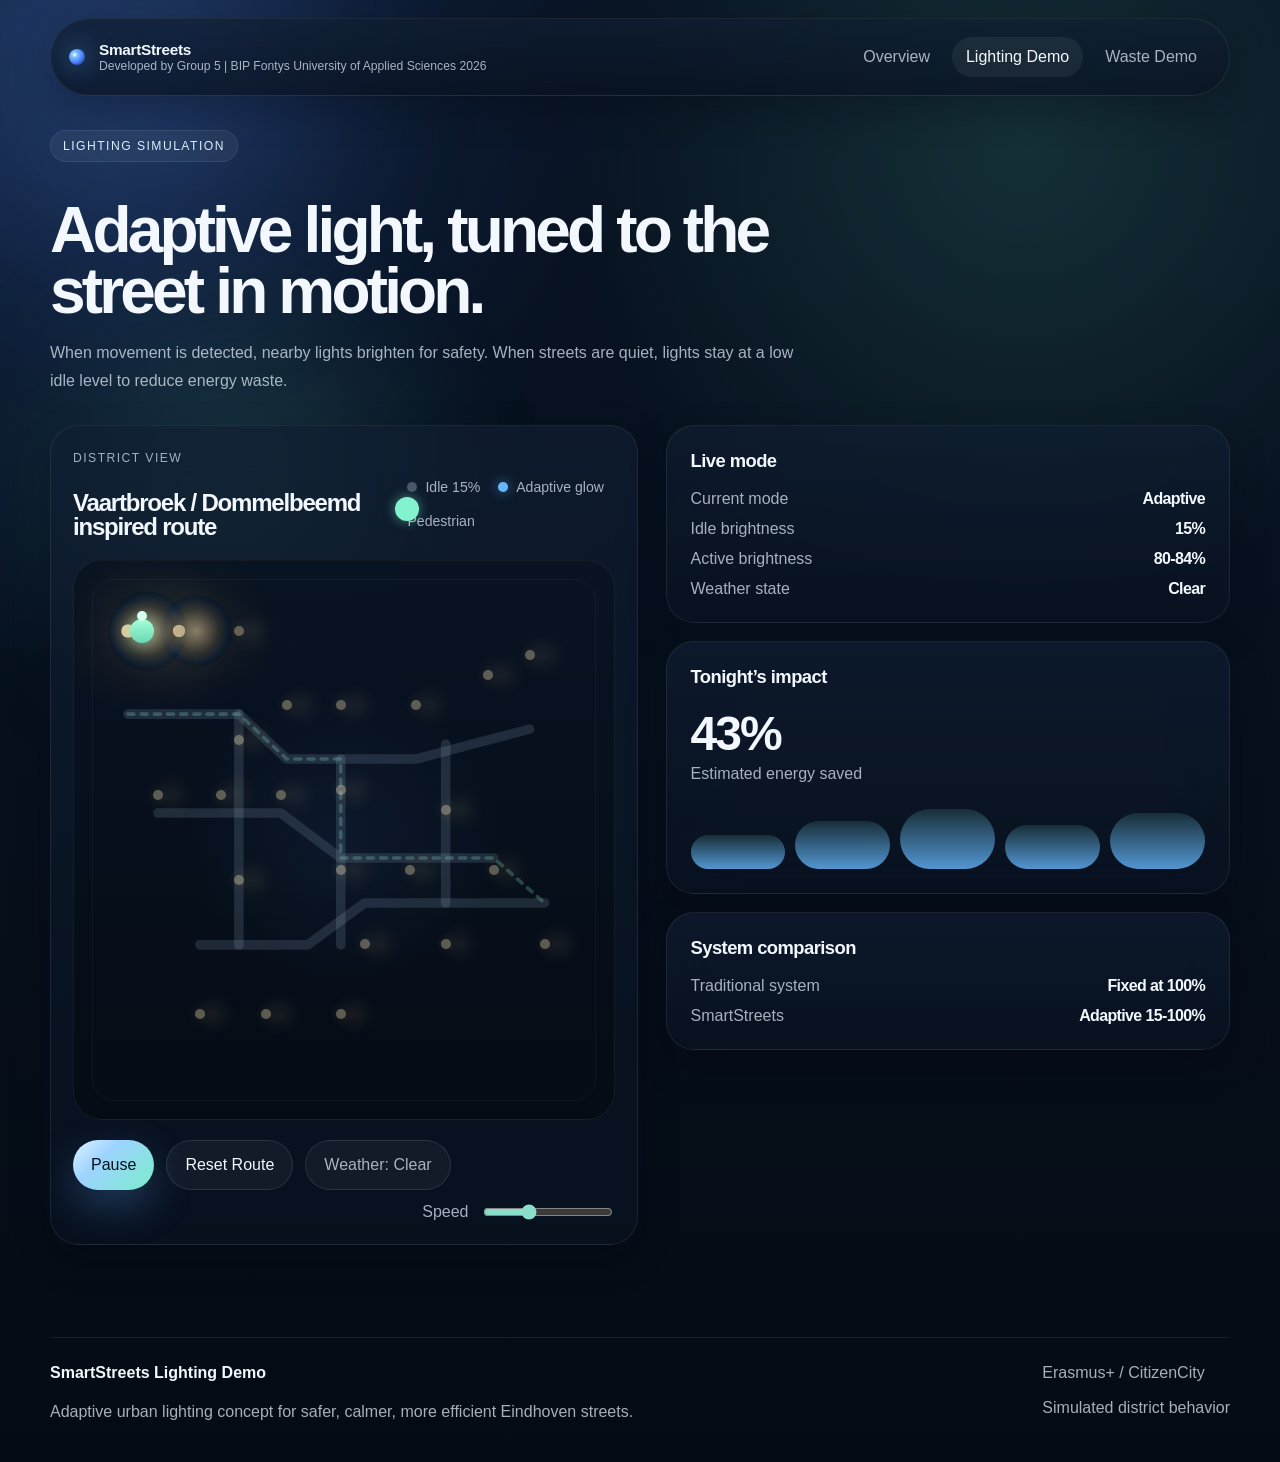
==== lighting.html @ 126df007 "Initial commit from production" ====
<!DOCTYPE html>
<html lang="en">
<head>
  <meta charset="UTF-8">
  <meta name="viewport" content="width=device-width, initial-scale=1.0">
  <title>SmartStreets Lighting Demo</title>
  <meta name="description" content="Adaptive lighting demo for the SmartStreets Eindhoven concept.">
  <link rel="stylesheet" href="style.css">
</head>
<body data-page="lighting">
  <div class="site-shell">
    <div class="ambient ambient-a"></div>
    <div class="ambient ambient-b"></div>
    <div class="ambient-grid"></div>

    <header class="site-header">
      <nav class="nav glass">
        <a class="brand" href="index.html" aria-label="SmartStreets home">
          <span class="brand-mark"></span>
          <span>
            <strong>SmartStreets</strong>
            <small>Developed by Group 5 | BIP Fontys University of Applied Sciences 2026</small>
          </span>
        </a>
        <button class="nav-toggle" type="button" aria-expanded="false" aria-label="Toggle navigation">
          <span></span>
          <span></span>
        </button>
        <div class="nav-links">
          <a class="nav-link" href="index.html">Overview</a>
          <a class="nav-link active" href="lighting.html">Lighting Demo</a>
          <a class="nav-link" href="waste.html">Waste Demo</a>
        </div>
      </nav>
    </header>

    <main class="section demo-page">
      <div class="container">
        <div class="section-heading reveal">
          <div class="eyebrow">Lighting Simulation</div>
          <h1>Adaptive light, tuned to the street in motion.</h1>
          <p>When movement is detected, nearby lights brighten for safety. When streets are quiet, lights stay at a low idle level to reduce energy waste.</p>
        </div>

        <section class="demo-layout">
          <div class="demo-stage glass reveal">
            <div class="map-header">
              <div>
                <span class="eyebrow small">District View</span>
                <h2>Vaartbroek / Dommelbeemd inspired route</h2>
              </div>
              <div class="legend">
                <span><i class="legend-dot idle"></i>Idle 15%</span>
                <span><i class="legend-dot active"></i>Adaptive glow</span>
                <span><i class="legend-dot walker"></i>Pedestrian</span>
              </div>
            </div>

            <div class="lighting-map" id="lightingMap">
              <svg class="map-streets" viewBox="0 0 900 560" aria-hidden="true">
                <path d="M90 70 L275 70 L355 145 L570 145 L760 95" />
                <path d="M140 235 L345 235 L445 310 L700 310" />
                <path d="M210 455 L390 455 L485 385 L785 385" />
                <path d="M275 70 L275 455" />
                <path d="M445 145 L445 455" />
                <path d="M620 120 L620 385" />
              </svg>
              <svg class="route-path" viewBox="0 0 900 560" aria-hidden="true">
                <path id="pedestrianPath" d="M90 70 L275 70 L355 145 L445 145 L445 310 L700 310 L785 385" />
              </svg>
              <div class="walker" id="walker">
                <span></span>
              </div>
            </div>

            <div class="demo-controls">
              <button class="button button-primary" id="lightingPlay">Pause</button>
              <button class="button button-secondary" id="lightingReset">Reset Route</button>
              <button class="button button-ghost" id="weatherToggle">Weather: Clear</button>
              <label class="speed-control" for="lightingSpeed">
                <span>Speed</span>
                <input id="lightingSpeed" type="range" min="0.6" max="1.8" step="0.2" value="1">
              </label>
            </div>
          </div>

          <aside class="demo-sidebar reveal" data-delay="120">
            <article class="dashboard-card glass">
              <h3>Live mode</h3>
              <div class="data-list">
                <div><span>Current mode</span><strong id="modeValue">Adaptive</strong></div>
                <div><span>Idle brightness</span><strong>15%</strong></div>
                <div><span>Active brightness</span><strong id="activeRange">80-100%</strong></div>
                <div><span>Weather state</span><strong id="weatherValue">Clear</strong></div>
              </div>
            </article>
            <article class="dashboard-card glass">
              <h3>Tonight’s impact</h3>
              <div class="big-metric">
                <strong id="energySaved">0%</strong>
                <span>Estimated energy saved</span>
              </div>
              <div class="mini-chart">
                <span></span>
                <span></span>
                <span></span>
                <span></span>
                <span></span>
              </div>
            </article>
            <article class="comparison-card glass">
              <h3>System comparison</h3>
              <div class="compare-row">
                <span>Traditional system</span>
                <strong>Fixed at 100%</strong>
              </div>
              <div class="compare-row">
                <span>SmartStreets</span>
                <strong>Adaptive 15-100%</strong>
              </div>
            </article>
          </aside>
        </section>
      </div>
    </main>

    <footer class="site-footer compact">
      <div class="container footer-grid">
        <div>
          <strong>SmartStreets Lighting Demo</strong>
          <p>Adaptive urban lighting concept for safer, calmer, more efficient Eindhoven streets.</p>
        </div>
        <div>
          <span>Erasmus+ / CitizenCity</span>
          <span>Simulated district behavior</span>
        </div>
      </div>
    </footer>
  </div>

  <div class="page-loader" aria-hidden="true">
    <div class="loader-mark"></div>
  </div>

  <script src="script.js"></script>
  <script src="lighting.js"></script>
</body>
</html>
---- style.css ----
:root {
  --bg: #07111f;
  --bg-soft: #0c1b30;
  --panel: rgba(11, 23, 41, 0.68);
  --panel-strong: rgba(11, 21, 38, 0.9);
  --line: rgba(255, 255, 255, 0.08);
  --line-strong: rgba(255, 255, 255, 0.16);
  --text: #f3f8ff;
  --muted: rgba(228, 238, 251, 0.72);
  --blue: #66b8ff;
  --blue-strong: #3d8dff;
  --mint: #83f2cf;
  --amber: #ffd27d;
  --red: #ff6a7a;
  --shadow: 0 28px 80px rgba(0, 0, 0, 0.35);
  --shadow-soft: 0 14px 36px rgba(2, 8, 18, 0.28);
  --radius-lg: 28px;
  --radius-md: 20px;
  --radius-sm: 14px;
  --container: min(1180px, calc(100vw - 48px));
  --nav-height: 78px;
  --transition: 260ms cubic-bezier(0.22, 1, 0.36, 1);
}

*,
*::before,
*::after {
  box-sizing: border-box;
}

html {
  scroll-behavior: smooth;
}

body {
  margin: 0;
  min-height: 100vh;
  font-family: "Avenir Next", Avenir, "Segoe UI", sans-serif;
  color: var(--text);
  background:
    radial-gradient(circle at top left, rgba(75, 136, 255, 0.2), transparent 34%),
    radial-gradient(circle at 80% 10%, rgba(99, 229, 187, 0.14), transparent 28%),
    linear-gradient(180deg, #081221 0%, #07111f 35%, #050b14 100%);
  overflow-x: hidden;
}

img,
svg {
  display: block;
  max-width: 100%;
}

a {
  color: inherit;
  text-decoration: none;
}

button,
input {
  font: inherit;
}

button {
  border: 0;
  background: none;
  color: inherit;
  cursor: pointer;
}

.site-shell {
  position: relative;
  isolation: isolate;
}

.ambient,
.ambient-grid {
  position: fixed;
  inset: 0;
  pointer-events: none;
}

.ambient {
  filter: blur(80px);
  opacity: 0.35;
  z-index: -3;
}

.ambient-a {
  top: -20%;
  left: -10%;
  width: 42vw;
  height: 42vw;
  background: radial-gradient(circle, rgba(95, 149, 255, 0.8), transparent 65%);
  animation: drift 18s ease-in-out infinite alternate;
}

.ambient-b {
  top: 30%;
  right: -12%;
  width: 36vw;
  height: 36vw;
  background: radial-gradient(circle, rgba(108, 232, 194, 0.65), transparent 70%);
  animation: drift 22s ease-in-out infinite alternate-reverse;
}

.ambient-grid {
  z-index: -2;
  opacity: 0.2;
  background-image:
    linear-gradient(rgba(255, 255, 255, 0.035) 1px, transparent 1px),
    linear-gradient(90deg, rgba(255, 255, 255, 0.035) 1px, transparent 1px);
  background-size: 72px 72px;
  mask-image: radial-gradient(circle at 50% 20%, black 25%, transparent 90%);
}

.container {
  width: var(--container);
  margin: 0 auto;
}

.section {
  padding: 48px 0 92px;
}

.site-header {
  position: sticky;
  top: 0;
  z-index: 20;
  padding: 18px 0 0;
}

.nav {
  width: var(--container);
  margin: 0 auto;
  min-height: var(--nav-height);
  padding: 14px 18px;
  display: flex;
  align-items: center;
  justify-content: space-between;
  gap: 18px;
  border-radius: 40px;
}

.glass {
  background: linear-gradient(180deg, rgba(16, 30, 50, 0.7), rgba(9, 18, 33, 0.72));
  border: 1px solid var(--line);
  box-shadow: var(--shadow-soft);
  backdrop-filter: blur(24px);
  -webkit-backdrop-filter: blur(24px);
}

.brand {
  display: inline-flex;
  align-items: center;
  gap: 14px;
}

.brand strong,
.brand small {
  display: block;
}

.brand strong {
  font-size: 0.96rem;
  letter-spacing: -0.02em;
}

.brand small {
  color: var(--muted);
  font-size: 0.76rem;
}

.brand-mark {
  width: 16px;
  height: 16px;
  border-radius: 50%;
  background: radial-gradient(circle at 35% 35%, #ffffff 0%, #7bc1ff 20%, #4a7cff 55%, #0d2040 100%);
  box-shadow: 0 0 26px rgba(102, 184, 255, 0.65);
}

.nav-links {
  display: flex;
  align-items: center;
  gap: 8px;
}

.nav-link {
  position: relative;
  padding: 11px 14px;
  color: var(--muted);
  border-radius: 999px;
  transition: background var(--transition), color var(--transition), transform var(--transition);
}

.nav-link:hover,
.nav-link.active {
  color: var(--text);
  background: rgba(255, 255, 255, 0.06);
}

.nav-toggle {
  display: none;
  width: 46px;
  height: 46px;
  border-radius: 14px;
  border: 1px solid var(--line);
}

.nav-toggle span {
  display: block;
  width: 18px;
  height: 2px;
  margin: 5px auto;
  background: var(--text);
  transition: transform var(--transition), opacity var(--transition);
}

.hero {
  padding-top: 52px;
}

.hero-grid,
.pilot-grid,
.demo-layout {
  display: grid;
  grid-template-columns: 1.02fr 0.98fr;
  gap: 28px;
  align-items: center;
}

.eyebrow {
  display: inline-flex;
  align-items: center;
  gap: 8px;
  padding: 8px 12px;
  margin-bottom: 20px;
  border-radius: 999px;
  color: #dcefff;
  font-size: 0.76rem;
  text-transform: uppercase;
  letter-spacing: 0.12em;
  background: rgba(255, 255, 255, 0.055);
  border: 1px solid rgba(255, 255, 255, 0.08);
}

.eyebrow.small {
  padding: 0;
  border: 0;
  background: none;
  color: rgba(210, 226, 245, 0.75);
}

h1,
h2,
h3,
p {
  margin: 0;
}

h1 {
  margin-top: 18px;
  font-size: clamp(3rem, 5vw, 5.4rem);
  line-height: 0.96;
  letter-spacing: -0.06em;
}

h2 {
  font-size: clamp(2rem, 3vw, 3.3rem);
  line-height: 1.02;
  letter-spacing: -0.05em;
}

h3 {
  font-size: 1.15rem;
  letter-spacing: -0.03em;
}

.lead {
  margin-top: 24px;
  max-width: 62ch;
  font-size: 1.16rem;
  line-height: 1.65;
  color: #ebf3ff;
}

.sublead,
.section-heading p,
.feature-card p,
.process-step p,
.pilot-copy p,
.site-footer p,
.demo-page .section-heading p {
  margin-top: 16px;
  color: var(--muted);
  line-height: 1.75;
}

.hero-actions,
.hero-tags,
.demo-controls,
.legend,
.status-pill-row {
  display: flex;
  flex-wrap: wrap;
  gap: 12px;
  margin-top: 20px;
}

.hero-actions {
  margin-top: 32px;
}

.hero-tags {
  margin-top: 24px;
}

.logo{
  width: 20%;
  display: flex;
  justify-content: center;
  align-items: center;
  margin-bottom: 20px;
  margin-left: 5px;
}

.hero-tags span,
.status-pill {
  padding: 10px 14px;
  border-radius: 999px;
  border: 1px solid rgba(255, 255, 255, 0.08);
  background: rgba(255, 255, 255, 0.04);
  color: rgba(228, 238, 251, 0.88);
  font-size: 0.84rem;
}

.button {
  display: inline-flex;
  align-items: center;
  justify-content: center;
  min-height: 50px;
  padding: 0 18px;
  border-radius: 999px;
  transition: transform var(--transition), box-shadow var(--transition), background var(--transition), border-color var(--transition);
}

.button:hover {
  transform: translateY(-2px);
}

.button-primary {
  color: #06111f;
  background: linear-gradient(135deg, #dff4ff 0%, #9ed3ff 35%, #79edcb 100%);
  box-shadow: 0 16px 40px rgba(92, 164, 255, 0.28);
}

.button-secondary,
.button-ghost {
  border: 1px solid rgba(255, 255, 255, 0.1);
  background: rgba(255, 255, 255, 0.045);
}

.button-ghost {
  color: var(--muted);
}

.hero-device {
  position: relative;
  min-height: 640px;
  border-radius: 34px;
  overflow: hidden;
  padding: 40px;
}

.hero-device::before {
  content: "";
  position: absolute;
  inset: 0;
  background:
    radial-gradient(circle at 50% 18%, rgba(108, 194, 255, 0.22), transparent 18%),
    radial-gradient(circle at 60% 64%, rgba(95, 246, 201, 0.12), transparent 26%);
}

.pole-illustration {
  position: absolute;
  inset: 0;
}

.pole-stem,
.pole-arm,
.pole-lamp,
.smart-bin,
.smart-bin-lid,
.smart-bin-panel {
  position: absolute;
  background: linear-gradient(180deg, rgba(222, 238, 255, 0.95), rgba(141, 171, 201, 0.3));
}

.pole-stem {
  left: 52%;
  top: 15%;
  width: 9px;
  height: 68%;
  border-radius: 999px;
  box-shadow: 0 0 36px rgba(180, 210, 255, 0.18);
}

.pole-arm {
  left: 52%;
  top: 20%;
  width: 128px;
  height: 7px;
  border-radius: 999px;
  transform-origin: left center;
  transform: rotate(-14deg);
}

.pole-lamp {
  left: calc(52% + 112px);
  top: calc(20% - 25px);
  width: 34px;
  height: 22px;
  border-radius: 18px;
  box-shadow: 0 0 32px rgba(255, 211, 127, 0.5);
}

.pole-glow {
  position: absolute;
  left: calc(52% + 96px);
  top: calc(20% - 10px);
  width: 120px;
  height: 120px;
  border-radius: 50%;
  background: radial-gradient(circle, rgba(255, 226, 169, 0.5), rgba(255, 206, 113, 0.12) 38%, transparent 72%);
  filter: blur(3px);
  animation: breathe 3.4s ease-in-out infinite;
}

.sensor-ring,
.data-pulse {
  position: absolute;
  border-radius: 50%;
  border: 1px solid rgba(102, 184, 255, 0.24);
}

.sensor-ring-a {
  width: 170px;
  height: 170px;
  top: 29%;
  left: 38%;
}

.sensor-ring-b {
  width: 240px;
  height: 240px;
  top: 23%;
  left: 30%;
  animation: spin 16s linear infinite;
}

.data-pulse {
  width: 18px;
  height: 18px;
  background: radial-gradient(circle, rgba(131, 242, 207, 0.8), transparent 70%);
  border: 0;
  box-shadow: 0 0 18px rgba(131, 242, 207, 0.38);
}

.pulse-a {
  top: 48%;
  left: 38%;
  animation: floatY 5.2s ease-in-out infinite;
}

.pulse-b {
  top: 35%;
  left: 62%;
  animation: floatY 4.4s ease-in-out infinite reverse;
}

.smart-bin {
  left: calc(52% - 110px);
  top: 60%;
  width: 84px;
  height: 120px;
  border-radius: 22px;
  background: linear-gradient(180deg, rgba(205, 227, 247, 0.92), rgba(114, 142, 173, 0.34));
}

.smart-bin-lid {
  left: -6px;
  top: -8px;
  width: 96px;
  height: 18px;
  border-radius: 14px;
}

.smart-bin-panel {
  left: 18px;
  top: 34px;
  width: 48px;
  height: 28px;
  border-radius: 12px;
  background: linear-gradient(180deg, rgba(34, 58, 87, 0.78), rgba(9, 20, 37, 0.94));
  border: 1px solid rgba(255, 255, 255, 0.08);
}

.floating-card {
  position: absolute;
  padding: 18px 20px;
  border-radius: 24px;
}

.stats-card {
  top: 52px;
  right: 32px;
  min-width: 180px;
}

.status-card {
  left: 28px;
  bottom: 28px;
  min-width: 220px;
}

.metric-label,
.metric-meta,
.status-row span,
.compare-row span,
.data-list span,
.big-metric span,
.metric-card span {
  color: var(--muted);
}

.metric-value {
  margin: 6px 0 2px;
  font-size: 2rem;
  letter-spacing: -0.06em;
}

.status-row,
.compare-row,
.data-list div,
.map-header {
  display: flex;
  align-items: center;
  justify-content: space-between;
  gap: 14px;
}

.status-row + .status-row,
.compare-row + .compare-row,
.data-list div + div {
  margin-top: 12px;
}

.mini-bars {
  display: flex;
  gap: 8px;
  margin-top: 18px;
}

.mini-bars span {
  flex: 1;
  height: 64px;
  border-radius: 999px;
  background:
    linear-gradient(180deg, rgba(255, 255, 255, 0.08), rgba(255, 255, 255, 0.02)),
    linear-gradient(0deg, rgba(125, 242, 206, 0.85) calc(var(--fill) * 100%), rgba(255, 255, 255, 0.05) calc(var(--fill) * 100%));
  border: 1px solid rgba(255, 255, 255, 0.06);
}

.section-heading {
  max-width: 760px;
  margin-bottom: 30px;
}

.feature-grid,
.metrics-grid {
  display: grid;
  gap: 20px;
}

.feature-grid {
  grid-template-columns: repeat(2, minmax(0, 1fr));
}

.metrics-grid {
  grid-template-columns: repeat(4, minmax(0, 1fr));
}

.feature-card,
.metric-card,
.dashboard-card,
.comparison-card,
.pilot-panel,
.process-strip,
.demo-stage {
  border-radius: var(--radius-lg);
}

.feature-card,
.metric-card,
.dashboard-card,
.comparison-card {
  padding: 24px;
}

.feature-card {
  min-height: 240px;
}

.feature-icon {
  width: 56px;
  height: 56px;
  margin-bottom: 20px;
  border-radius: 18px;
  position: relative;
  background: linear-gradient(180deg, rgba(255, 255, 255, 0.08), rgba(255, 255, 255, 0.03));
  border: 1px solid rgba(255, 255, 255, 0.08);
}

.icon-light span,
.icon-bin span {
  position: absolute;
  inset: 0;
  margin: auto;
}

.icon-light span {
  width: 20px;
  height: 20px;
  border-radius: 50%;
  background: radial-gradient(circle, #ffe8b2 0%, #ffd27d 35%, rgba(255, 210, 125, 0.15) 70%);
  box-shadow: 0 0 22px rgba(255, 210, 125, 0.4);
}

.icon-bin span {
  width: 24px;
  height: 26px;
  border-radius: 6px 6px 10px 10px;
  border: 2px solid #8adfcb;
}

.icon-bin span::before {
  content: "";
  position: absolute;
  left: 50%;
  top: -6px;
  width: 30px;
  height: 4px;
  transform: translateX(-50%);
  border-radius: 999px;
  background: #8adfcb;
}

.metric-card {
  min-height: 190px;
  display: flex;
  flex-direction: column;
  justify-content: space-between;
}

.metric-card strong {
  font-size: clamp(2.2rem, 4vw, 3.4rem);
  letter-spacing: -0.06em;
}

.process-strip {
  display: grid;
  grid-template-columns: repeat(7, auto);
  align-items: center;
  gap: 14px;
  padding: 24px;
}

.process-step {
  min-width: 200px;
}

.process-dot {
  width: 12px;
  height: 12px;
  margin-bottom: 18px;
  border-radius: 50%;
  background: linear-gradient(180deg, #8ee7ff, #80f2d0);
  box-shadow: 0 0 18px rgba(102, 184, 255, 0.45);
}

.process-line {
  width: 52px;
  height: 1px;
  background: linear-gradient(90deg, rgba(102, 184, 255, 0.1), rgba(131, 242, 207, 0.5), rgba(102, 184, 255, 0.1));
}

.pilot-panel {
  padding: 26px;
}

.pilot-map {
  height: 240px;
  padding: 12px;
  border-radius: 24px;
  border: 1px solid rgba(255, 255, 255, 0.06);
  background: radial-gradient(circle at 50% 40%, rgba(102, 184, 255, 0.08), transparent 44%), rgba(255, 255, 255, 0.02);
}

.pilot-map svg {
  width: 100%;
  height: 100%;
}

.pilot-map path {
  fill: none;
  stroke: url(#lineGlow);
  stroke-width: 6;
  stroke-linecap: round;
  opacity: 0.85;
}

.pilot-map circle {
  fill: #95f0d6;
  filter: drop-shadow(0 0 12px rgba(131, 242, 207, 0.55));
}

.pilot-stats {
  margin-top: 20px;
  display: grid;
  grid-template-columns: repeat(3, minmax(0, 1fr));
  gap: 16px;
}

.pilot-stats strong {
  display: block;
  font-size: 2rem;
  letter-spacing: -0.05em;
}

.pilot-stats span {
  color: var(--muted);
}

.demo-page {
  padding-top: 34px;
}

.demo-layout {
  align-items: start;
}

.demo-stage {
  padding: 22px;
}

.demo-sidebar {
  display: grid;
  gap: 18px;
}

.map-header {
  margin-bottom: 20px;
}

.map-header h2 {
  margin-top: 6px;
  font-size: 1.5rem;
}

.legend {
  gap: 18px;
  color: var(--muted);
  font-size: 0.88rem;
}

.legend span {
  display: inline-flex;
  align-items: center;
  gap: 8px;
}

.legend-dot {
  width: 10px;
  height: 10px;
  border-radius: 50%;
}

.legend-dot.idle {
  background: rgba(235, 242, 255, 0.28);
}

.legend-dot.active,
.legend-dot.blue {
  background: var(--blue);
  box-shadow: 0 0 12px rgba(102, 184, 255, 0.6);
}

.legend-dot.red {
  background: var(--red);
  box-shadow: 0 0 12px rgba(255, 106, 122, 0.5);
}

.legend-dot.walker,
.legend-dot.truck {
  background: var(--mint);
  box-shadow: 0 0 12px rgba(131, 242, 207, 0.5);
}

.lighting-map,
.waste-map {
  position: relative;
  height: 560px;
  overflow: hidden;
  border-radius: 28px;
  border: 1px solid rgba(255, 255, 255, 0.06);
  background:
    radial-gradient(circle at 50% 50%, rgba(78, 132, 240, 0.08), transparent 40%),
    linear-gradient(180deg, rgba(9, 19, 34, 0.88), rgba(5, 12, 21, 0.98));
}

.lighting-map::before,
.waste-map::before {
  content: "";
  position: absolute;
  inset: 18px;
  border-radius: 22px;
  border: 1px solid rgba(255, 255, 255, 0.04);
  pointer-events: none;
}

.map-streets,
.route-path,
.route-overlay {
  position: absolute;
  inset: 0;
  width: 100%;
  height: 100%;
}

.map-streets path {
  fill: none;
  stroke: rgba(185, 211, 239, 0.14);
  stroke-width: 16;
  stroke-linecap: round;
  stroke-linejoin: round;
}

.route-path path,
.route-overlay path {
  fill: none;
  stroke-width: 6;
  stroke-linecap: round;
  stroke-linejoin: round;
  stroke-dasharray: 10 12;
}

.route-path path {
  stroke: rgba(131, 242, 207, 0.24);
}

.route-overlay path {
  stroke: rgba(102, 184, 255, 0.58);
  filter: drop-shadow(0 0 8px rgba(102, 184, 255, 0.28));
}

.light-node,
.bin-node,
.walker,
.truck {
  position: absolute;
  transform: translate(-50%, -50%);
}

.light-node {
  width: 20px;
  height: 20px;
}

.light-node::before,
.light-node::after {
  content: "";
  position: absolute;
  inset: 0;
  margin: auto;
  border-radius: 50%;
  transition: transform 400ms ease, opacity 400ms ease, background 400ms ease, box-shadow 400ms ease;
}

.light-node::before {
  width: 10px;
  height: 10px;
  background: rgba(255, 236, 188, 0.72);
  border: 1px solid rgba(255, 255, 255, 0.08);
  box-shadow: 0 0 10px rgba(255, 214, 132, 0.22);
}

.light-node::after {
  width: 48px;
  height: 48px;
  opacity: 0.34;
  background: radial-gradient(circle, rgba(255, 226, 170, 0.42), rgba(255, 210, 125, 0.1) 48%, rgba(102, 184, 255, 0.02) 68%, transparent 78%);
}

.light-node.active::before {
  background: rgba(255, 233, 187, 0.95);
  box-shadow: 0 0 18px rgba(255, 210, 125, 0.74);
}

.light-node.active::after {
  opacity: 1;
  transform: scale(1.2);
  background: radial-gradient(circle, rgba(255, 228, 170, 0.65), rgba(255, 210, 125, 0.18) 44%, rgba(102, 184, 255, 0.08) 62%, transparent 74%);
  box-shadow: 0 0 42px rgba(255, 210, 125, 0.18);
}

.walker,
.truck {
  width: 24px;
  height: 24px;
  z-index: 4;
}

.walker span,
.truck span {
  position: absolute;
  inset: 0;
  border-radius: 50%;
}

.walker span {
  background: linear-gradient(180deg, #a6ffd8, #69d8b4);
  box-shadow: 0 0 18px rgba(131, 242, 207, 0.5);
}

.walker span::before {
  content: "";
  position: absolute;
  left: 50%;
  top: -8px;
  width: 10px;
  height: 10px;
  border-radius: 50%;
  transform: translateX(-50%);
  background: #d5ffee;
}

.truck {
  width: 30px;
  height: 30px;
}

.truck span {
  background: linear-gradient(180deg, #d7f2ff, #75b8ff);
  clip-path: polygon(8% 50%, 20% 30%, 64% 30%, 80% 46%, 92% 46%, 92% 70%, 8% 70%);
  box-shadow: 0 0 18px rgba(102, 184, 255, 0.45);
}

.truck span::before,
.truck span::after {
  content: "";
  position: absolute;
  bottom: 3px;
  width: 6px;
  height: 6px;
  border-radius: 50%;
  background: #07111f;
}

.truck span::before {
  left: 8px;
}

.truck span::after {
  right: 8px;
}

.speed-control {
  margin-left: auto;
  display: inline-flex;
  align-items: center;
  gap: 12px;
  color: var(--muted);
}

.speed-control input {
  width: 130px;
  accent-color: #8adfcb;
}

.dashboard-card h3,
.comparison-card h3 {
  margin-bottom: 18px;
}

.data-list strong,
.compare-row strong,
.status-row strong,
.big-metric strong {
  letter-spacing: -0.04em;
}

.big-metric strong {
  display: block;
  font-size: 3rem;
  margin-bottom: 4px;
}

.mini-chart {
  margin-top: 18px;
  display: grid;
  grid-template-columns: repeat(5, 1fr);
  gap: 10px;
  align-items: end;
  height: 68px;
}

.mini-chart span {
  border-radius: 999px;
  background: linear-gradient(180deg, rgba(131, 242, 207, 0.12), rgba(102, 184, 255, 0.8));
  animation: chartPulse 4s ease-in-out infinite;
}

.mini-chart span:nth-child(1) { height: 34px; animation-delay: 0.1s; }
.mini-chart span:nth-child(2) { height: 48px; animation-delay: 0.3s; }
.mini-chart span:nth-child(3) { height: 60px; animation-delay: 0.5s; }
.mini-chart span:nth-child(4) { height: 44px; animation-delay: 0.7s; }
.mini-chart span:nth-child(5) { height: 56px; animation-delay: 0.9s; }

.bin-node {
  width: 18px;
  height: 18px;
  border-radius: 50%;
  z-index: 3;
  transition: background 280ms ease, box-shadow 280ms ease, transform 280ms ease;
}

.bin-node::before {
  content: "";
  position: absolute;
  inset: -8px;
  border-radius: 50%;
  border: 1px solid transparent;
  opacity: 0;
}

.bin-node.normal {
  background: var(--blue);
  box-shadow: 0 0 16px rgba(102, 184, 255, 0.38);
}

.bin-node.urgent {
  background: var(--red);
  box-shadow: 0 0 18px rgba(255, 106, 122, 0.55);
  animation: urgentPulse 1.8s ease-in-out infinite;
}

.bin-node.urgent::before {
  opacity: 1;
  border-color: rgba(255, 106, 122, 0.36);
}

.status-pill.urgent {
  color: #ffd8dd;
  background: rgba(255, 106, 122, 0.12);
}

.status-pill.normal {
  color: #c9fdee;
  background: rgba(131, 242, 207, 0.12);
}

.site-footer {
  padding: 16px 0 36px;
}

.site-footer.compact {
  padding-top: 0;
}

.footer-grid {
  display: flex;
  justify-content: space-between;
  gap: 24px;
  padding-top: 26px;
  border-top: 1px solid rgba(255, 255, 255, 0.08);
}

.footer-grid > div:last-child {
  display: grid;
  gap: 8px;
  color: var(--muted);
}

.page-loader {
  position: fixed;
  inset: 0;
  z-index: 40;
  display: grid;
  place-items: center;
  background: rgba(4, 9, 18, 0.96);
  transition: opacity 700ms ease, visibility 700ms ease;
}

.page-loader.hidden {
  opacity: 0;
  visibility: hidden;
}

.loader-mark {
  width: 54px;
  height: 54px;
  border-radius: 50%;
  border: 1px solid rgba(255, 255, 255, 0.14);
  border-top-color: rgba(131, 242, 207, 0.95);
  animation: spin 1.1s linear infinite;
}

.reveal {
  opacity: 0;
  transform: translateY(28px);
  transition: opacity 680ms ease, transform 680ms ease;
  transition-delay: var(--reveal-delay, 0ms);
}

.reveal.is-visible {
  opacity: 1;
  transform: translateY(0);
}

.page-ready main,
.page-ready footer,
.page-ready header {
  animation: fadeUp 0.9s cubic-bezier(0.22, 1, 0.36, 1);
}

@keyframes drift {
  from { transform: translate3d(0, 0, 0) scale(1); }
  to { transform: translate3d(4%, 5%, 0) scale(1.08); }
}

@keyframes spin {
  to { transform: rotate(360deg); }
}

@keyframes breathe {
  0%, 100% { transform: scale(0.96); opacity: 0.8; }
  50% { transform: scale(1.06); opacity: 1; }
}

@keyframes floatY {
  0%, 100% { transform: translateY(0); opacity: 0.7; }
  50% { transform: translateY(-14px); opacity: 1; }
}

@keyframes chartPulse {
  0%, 100% { opacity: 0.7; }
  50% { opacity: 1; }
}

@keyframes urgentPulse {
  0%, 100% { transform: translate(-50%, -50%) scale(1); }
  50% { transform: translate(-50%, -50%) scale(1.14); }
}

@keyframes fadeUp {
  from { opacity: 0; transform: translateY(12px); }
  to { opacity: 1; transform: translateY(0); }
}

@media (max-width: 1080px) {
  .hero-grid,
  .pilot-grid,
  .demo-layout,
  .feature-grid,
  .metrics-grid {
    grid-template-columns: 1fr;
  }

  .metrics-grid {
    grid-template-columns: repeat(2, minmax(0, 1fr));
  }

  .process-strip {
    grid-template-columns: 1fr;
  }

  .process-line {
    width: 1px;
    height: 28px;
    margin-left: 5px;
  }

  .hero-device {
    min-height: 540px;
  }

  .demo-sidebar {
    grid-template-columns: repeat(3, minmax(0, 1fr));
  }
}

@media (max-width: 820px) {
  .container {
    width: min(100vw - 28px, 1180px);
  }

  .nav {
    position: relative;
    align-items: center;
  }

  .nav-toggle {
    display: inline-flex;
    align-items: center;
    justify-content: center;
    flex-direction: column;
  }

  .nav-links {
    position: absolute;
    left: 0;
    right: 0;
    top: calc(100% + 10px);
    flex-direction: column;
    align-items: stretch;
    padding: 12px;
    border-radius: 24px;
    background: rgba(8, 17, 30, 0.95);
    border: 1px solid rgba(255, 255, 255, 0.08);
    backdrop-filter: blur(18px);
    opacity: 0;
    visibility: hidden;
    transform: translateY(-8px);
    transition: opacity var(--transition), transform var(--transition), visibility var(--transition);
  }

  .nav-open .nav-links {
    opacity: 1;
    visibility: visible;
    transform: translateY(0);
  }

  .hero-device {
    min-height: 460px;
    padding: 28px;
  }

  .lighting-map,
  .waste-map {
    height: 440px;
  }

  .demo-controls {
    align-items: stretch;
  }

  .speed-control {
    width: 100%;
    margin-left: 0;
    justify-content: space-between;
  }

  .demo-sidebar {
    grid-template-columns: 1fr;
  }

  .footer-grid {
    flex-direction: column;
  }
}

@media (max-width: 560px) {
  body {
    background-size: cover;
  }

  .section {
    padding: 34px 0 74px;
  }

  h1 {
    font-size: 2.7rem;
  }

  h2 {
    font-size: 1.9rem;
  }

  .metrics-grid,
  .pilot-stats {
    grid-template-columns: 1fr;
  }

  .hero-device {
    min-height: 420px;
  }

  .floating-card {
    position: relative;
  }

  .stats-card,
  .status-card {
    inset: auto;
    margin-top: 14px;
  }

  .lighting-map,
  .waste-map {
    height: 360px;
  }

  .legend {
    gap: 10px;
  }
}

@media (prefers-reduced-motion: reduce) {
  *,
  *::before,
  *::after {
    animation-duration: 0.01ms !important;
    animation-iteration-count: 1 !important;
    transition-duration: 0.01ms !important;
    scroll-behavior: auto !important;
  }
}
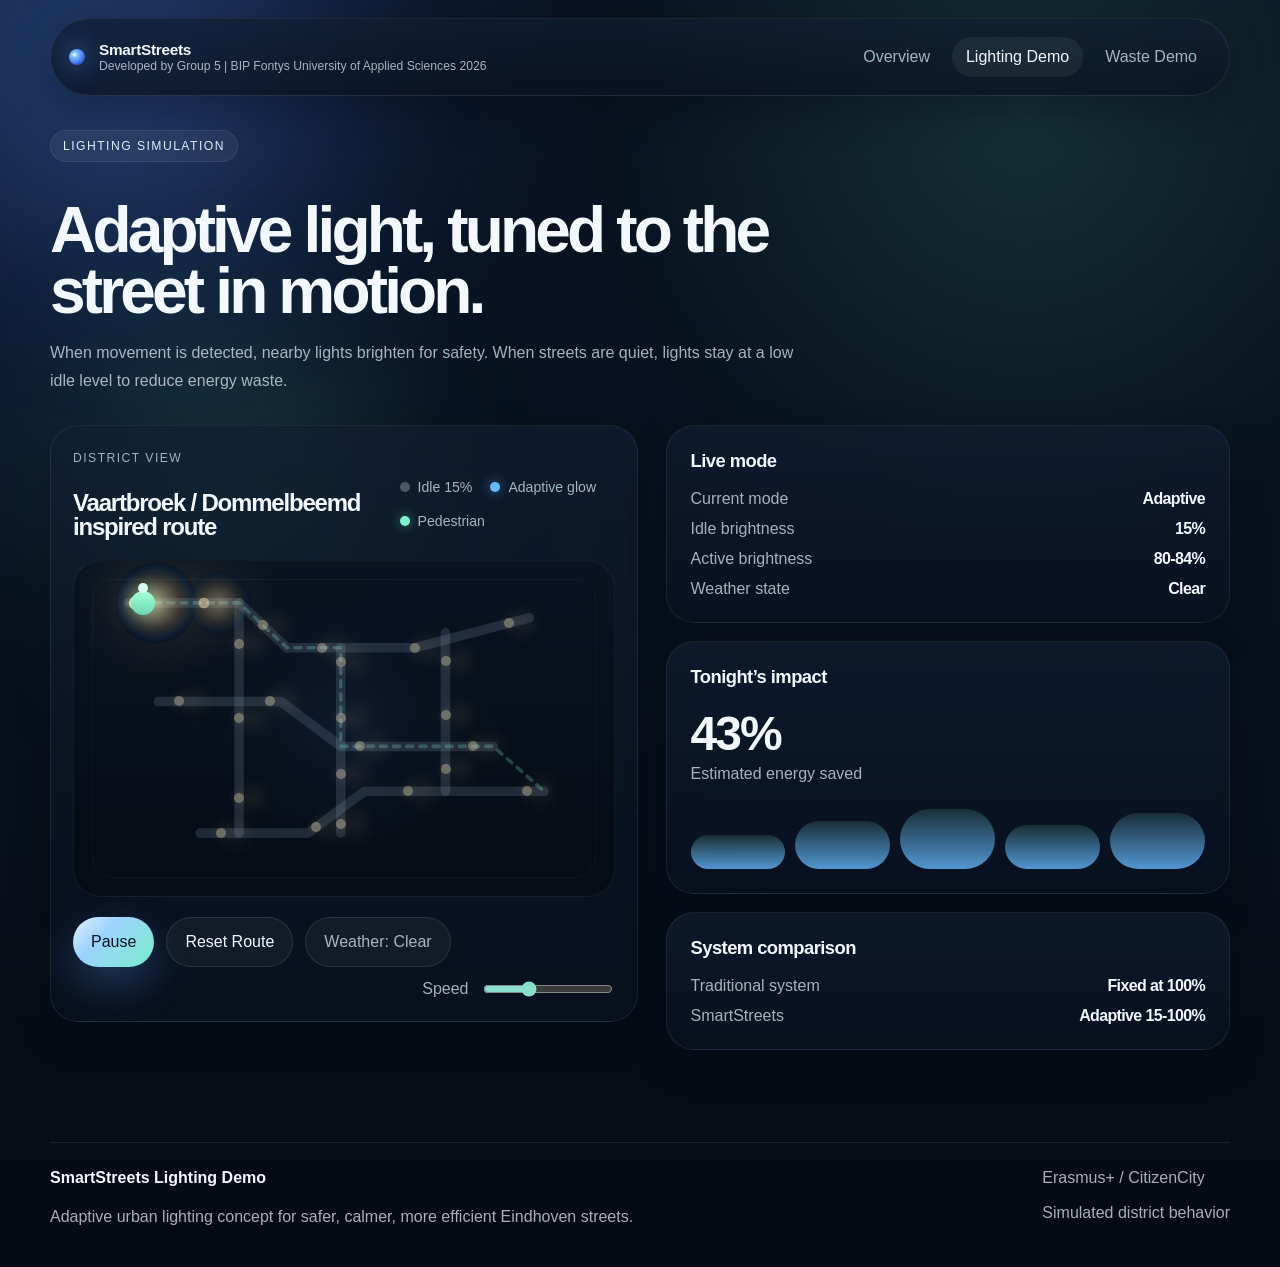
==== commit 30d9ab51: "Lightning Demo: Fix offset lights" ====
--- a/lighting.html
+++ b/lighting.html
@@ -52,7 +52,7 @@
               <div class="legend">
                 <span><i class="legend-dot idle"></i>Idle 15%</span>
                 <span><i class="legend-dot active"></i>Adaptive glow</span>
-                <span><i class="legend-dot walker"></i>Pedestrian</span>
+                <span><i class="legend-dot pedestrian-dot"></i>Pedestrian</span>
               </div>
             </div>
 
--- a/style.css
+++ b/style.css
@@ -315,7 +315,7 @@
 }
 
 .logo{
-  width: 20%;
+  width: 40%;
   display: flex;
   justify-content: center;
   align-items: center;
@@ -799,8 +799,8 @@
   box-shadow: 0 0 12px rgba(255, 106, 122, 0.5);
 }
 
-.legend-dot.walker,
-.legend-dot.truck {
+.legend-dot.pedestrian-dot,
+.legend-dot.truck-dot {
   background: var(--mint);
   box-shadow: 0 0 12px rgba(131, 242, 207, 0.5);
 }
@@ -808,7 +808,8 @@
 .lighting-map,
 .waste-map {
   position: relative;
-  height: 560px;
+  aspect-ratio: 900 / 560;
+  height: auto;
   overflow: hidden;
   border-radius: 28px;
   border: 1px solid rgba(255, 255, 255, 0.06);
@@ -1246,7 +1247,7 @@
 
   .lighting-map,
   .waste-map {
-    height: 440px;
+    min-height: 440px;
   }
 
   .demo-controls {
@@ -1306,7 +1307,7 @@
 
   .lighting-map,
   .waste-map {
-    height: 360px;
+    min-height: 360px;
   }
 
   .legend {
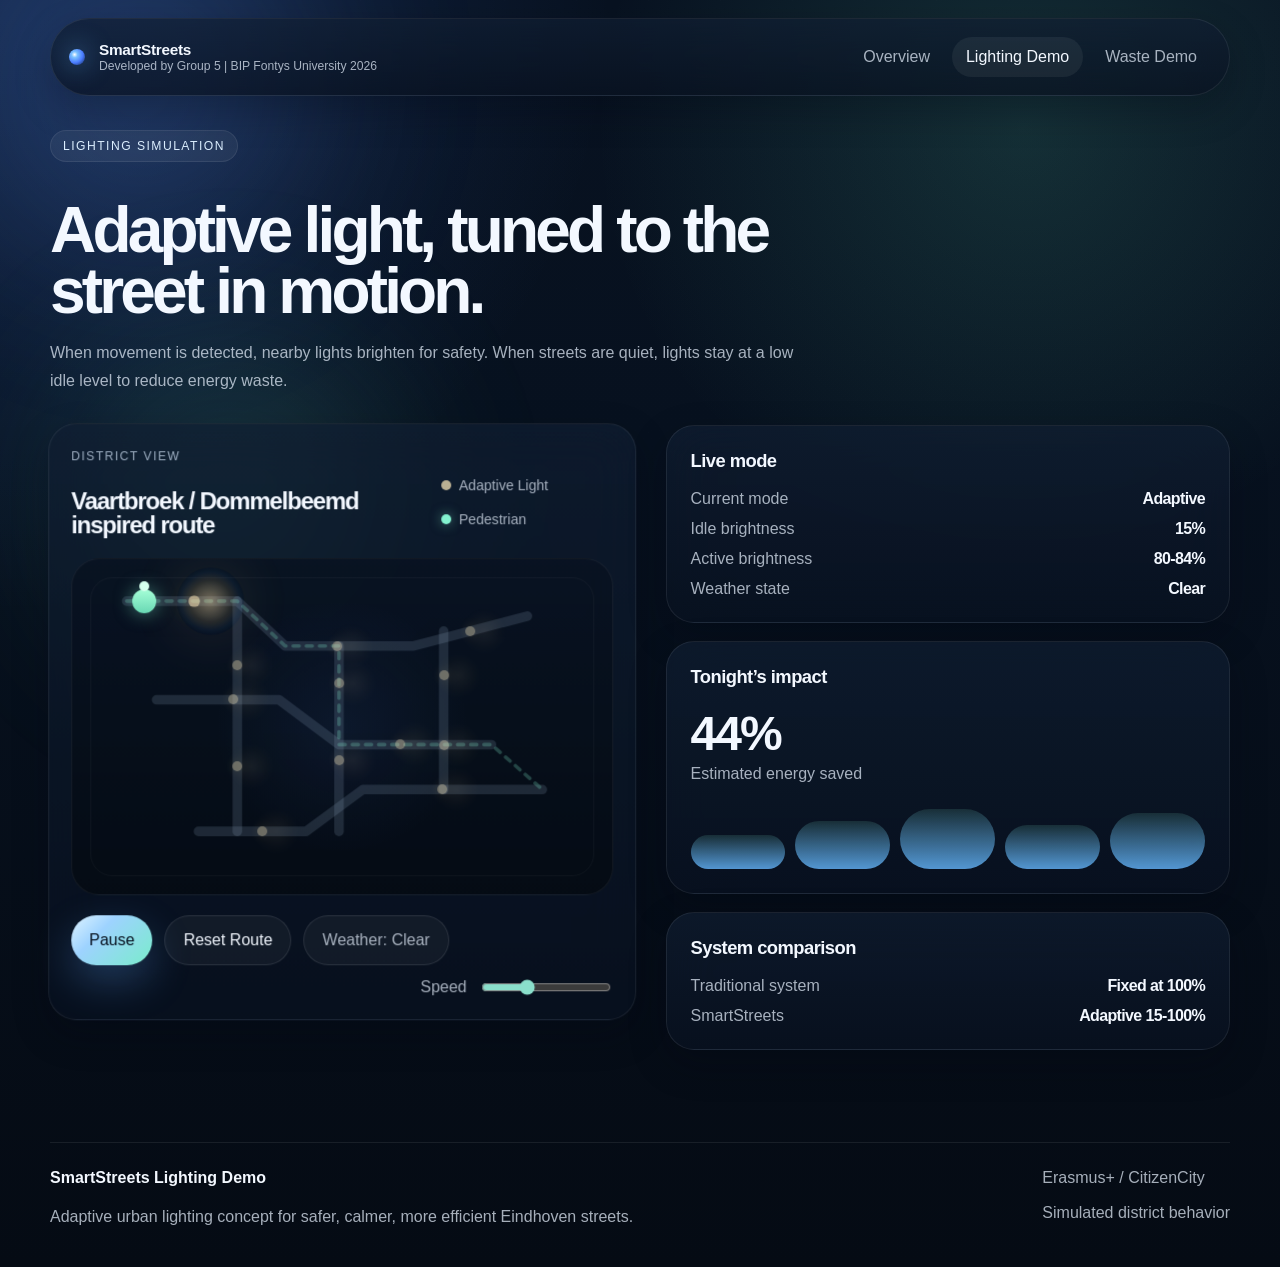
==== commit b44df21f: "Fix lightning bugs" ====
--- a/lighting.html
+++ b/lighting.html
@@ -19,7 +19,7 @@
           <span class="brand-mark"></span>
           <span>
             <strong>SmartStreets</strong>
-            <small>Developed by Group 5 | BIP Fontys University of Applied Sciences 2026</small>
+            <small>Developed by Group 5 | BIP Fontys University 2026</small>
           </span>
         </a>
         <button class="nav-toggle" type="button" aria-expanded="false" aria-label="Toggle navigation">
@@ -50,8 +50,7 @@
                 <h2>Vaartbroek / Dommelbeemd inspired route</h2>
               </div>
               <div class="legend">
-                <span><i class="legend-dot idle"></i>Idle 15%</span>
-                <span><i class="legend-dot active"></i>Adaptive glow</span>
+                <span><i class="legend-dot idle"></i>Adaptive Light</span>
                 <span><i class="legend-dot pedestrian-dot"></i>Pedestrian</span>
               </div>
             </div>
--- a/style.css
+++ b/style.css
@@ -785,7 +785,7 @@
 }
 
 .legend-dot.idle {
-  background: rgba(235, 242, 255, 0.28);
+  background: rgba(255, 236, 188, 0.72);
 }
 
 .legend-dot.active,
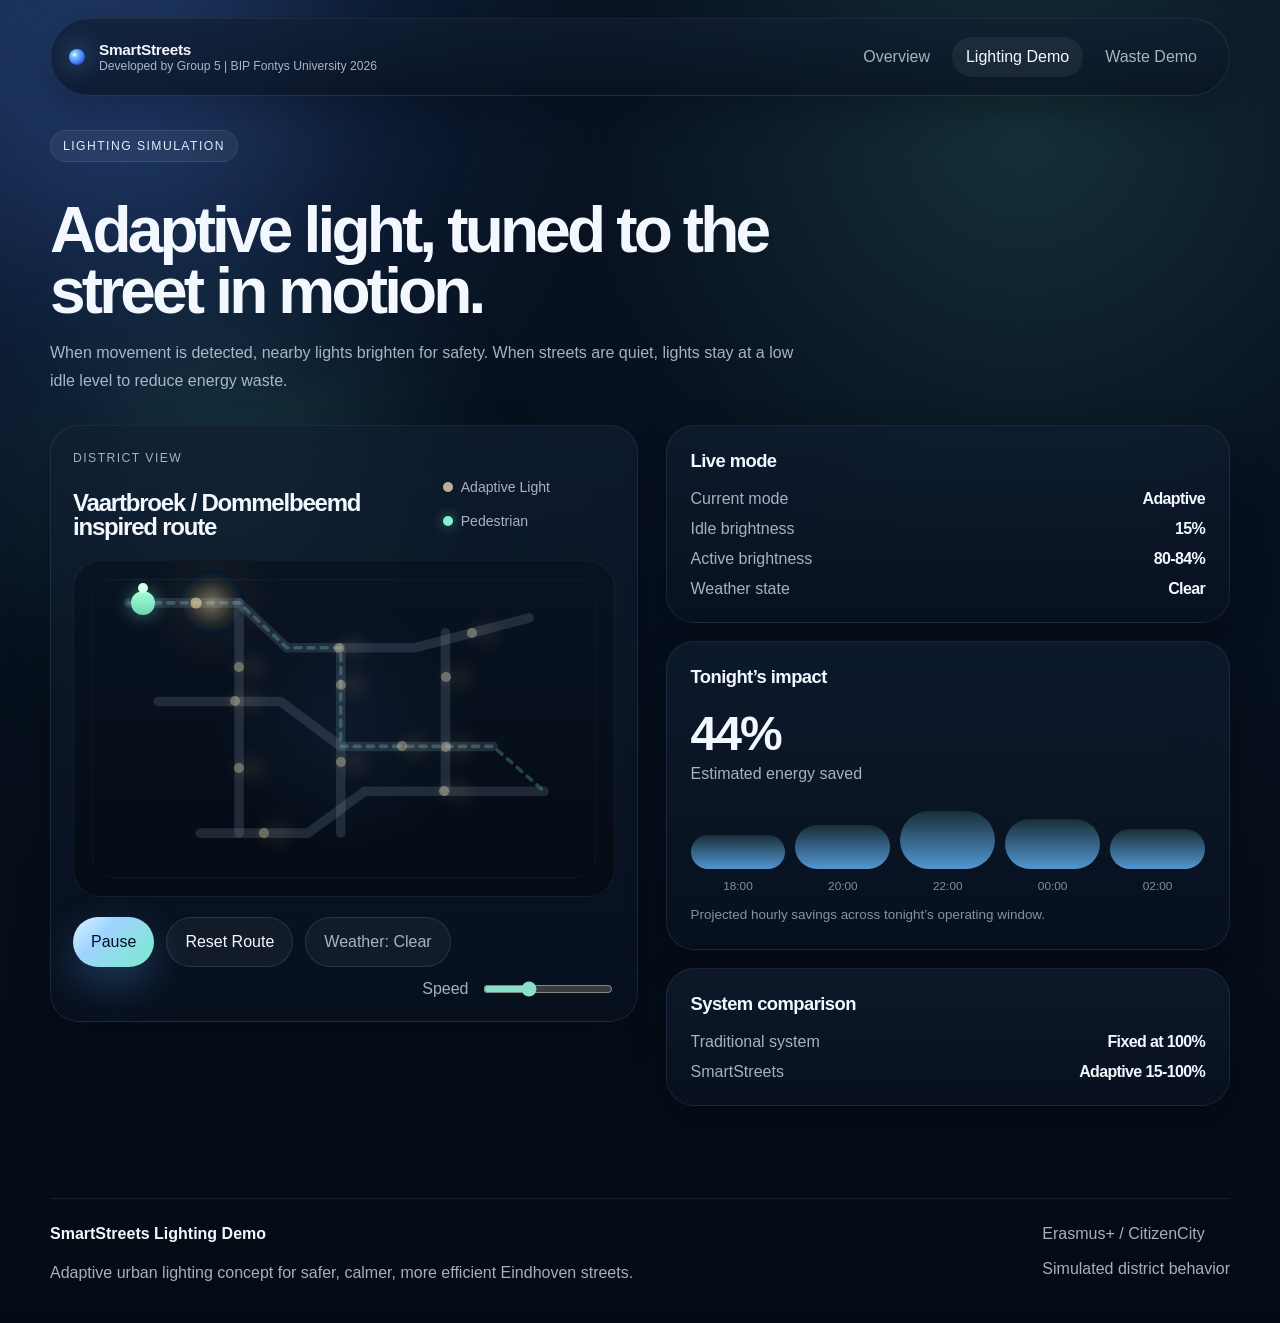
==== commit a6e475da: "Add small improvements" ====
--- a/lighting.html
+++ b/lighting.html
@@ -100,12 +100,20 @@
                 <span>Estimated energy saved</span>
               </div>
               <div class="mini-chart">
-                <span></span>
-                <span></span>
-                <span></span>
-                <span></span>
-                <span></span>
+                <span aria-label="18:00 projected savings"></span>
+                <span aria-label="20:00 projected savings"></span>
+                <span aria-label="22:00 projected savings"></span>
+                <span aria-label="00:00 projected savings"></span>
+                <span aria-label="02:00 projected savings"></span>
               </div>
+              <div class="mini-chart-labels" aria-hidden="true">
+                <span>18:00</span>
+                <span>20:00</span>
+                <span>22:00</span>
+                <span>00:00</span>
+                <span>02:00</span>
+              </div>
+              <p class="chart-caption">Projected hourly savings across tonight’s operating window.</p>
             </article>
             <article class="comparison-card glass">
               <h3>System comparison</h3>
--- a/style.css
+++ b/style.css
@@ -1015,16 +1015,34 @@
 }
 
 .mini-chart span {
+  height: calc(var(--bar-height, 42) * 1px);
   border-radius: 999px;
   background: linear-gradient(180deg, rgba(131, 242, 207, 0.12), rgba(102, 184, 255, 0.8));
   animation: chartPulse 4s ease-in-out infinite;
 }
 
-.mini-chart span:nth-child(1) { height: 34px; animation-delay: 0.1s; }
-.mini-chart span:nth-child(2) { height: 48px; animation-delay: 0.3s; }
-.mini-chart span:nth-child(3) { height: 60px; animation-delay: 0.5s; }
-.mini-chart span:nth-child(4) { height: 44px; animation-delay: 0.7s; }
-.mini-chart span:nth-child(5) { height: 56px; animation-delay: 0.9s; }
+.mini-chart span:nth-child(1) { animation-delay: 0.1s; }
+.mini-chart span:nth-child(2) { animation-delay: 0.3s; }
+.mini-chart span:nth-child(3) { animation-delay: 0.5s; }
+.mini-chart span:nth-child(4) { animation-delay: 0.7s; }
+.mini-chart span:nth-child(5) { animation-delay: 0.9s; }
+
+.mini-chart-labels {
+  margin-top: 10px;
+  display: grid;
+  grid-template-columns: repeat(5, 1fr);
+  gap: 10px;
+  color: rgba(228, 238, 251, 0.56);
+  font-size: 0.74rem;
+  text-align: center;
+}
+
+.chart-caption {
+  margin-top: 12px;
+  color: rgba(228, 238, 251, 0.58);
+  font-size: 0.84rem;
+  line-height: 1.5;
+}
 
 .bin-node {
   width: 18px;
